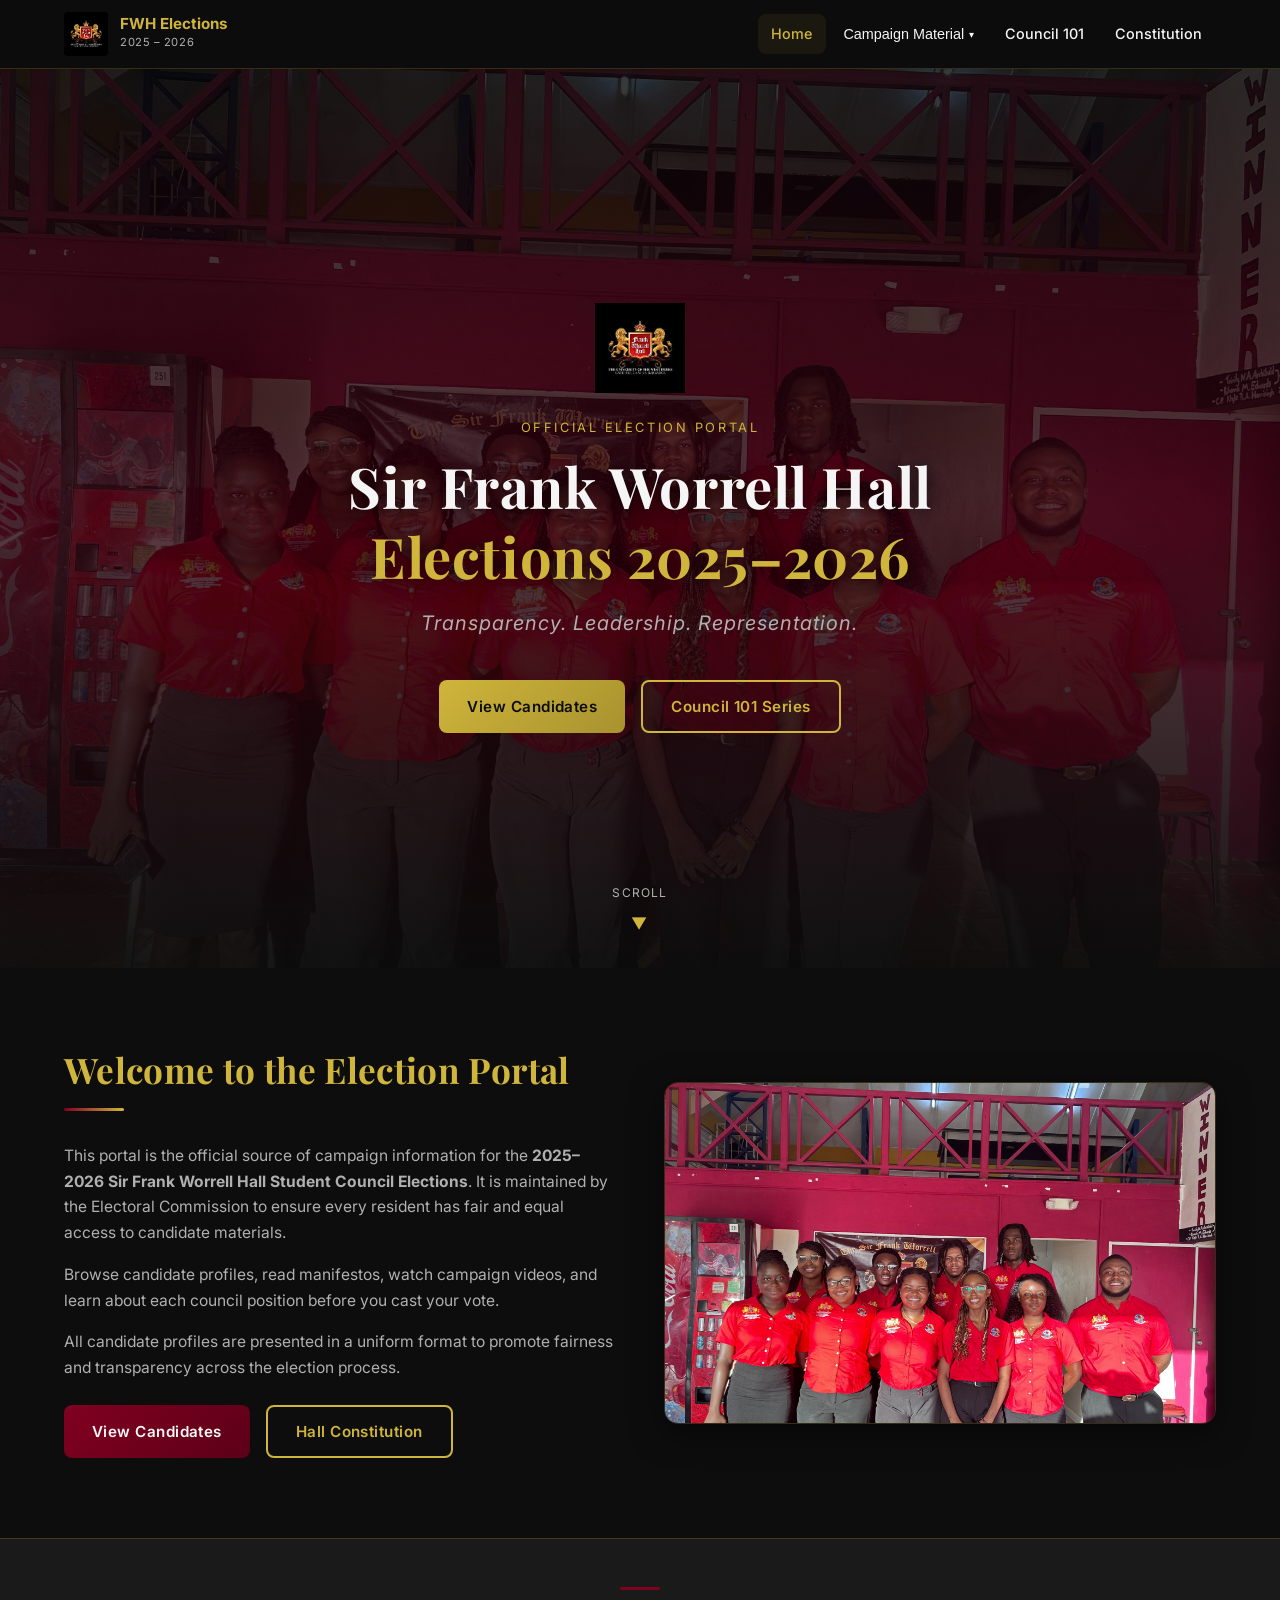
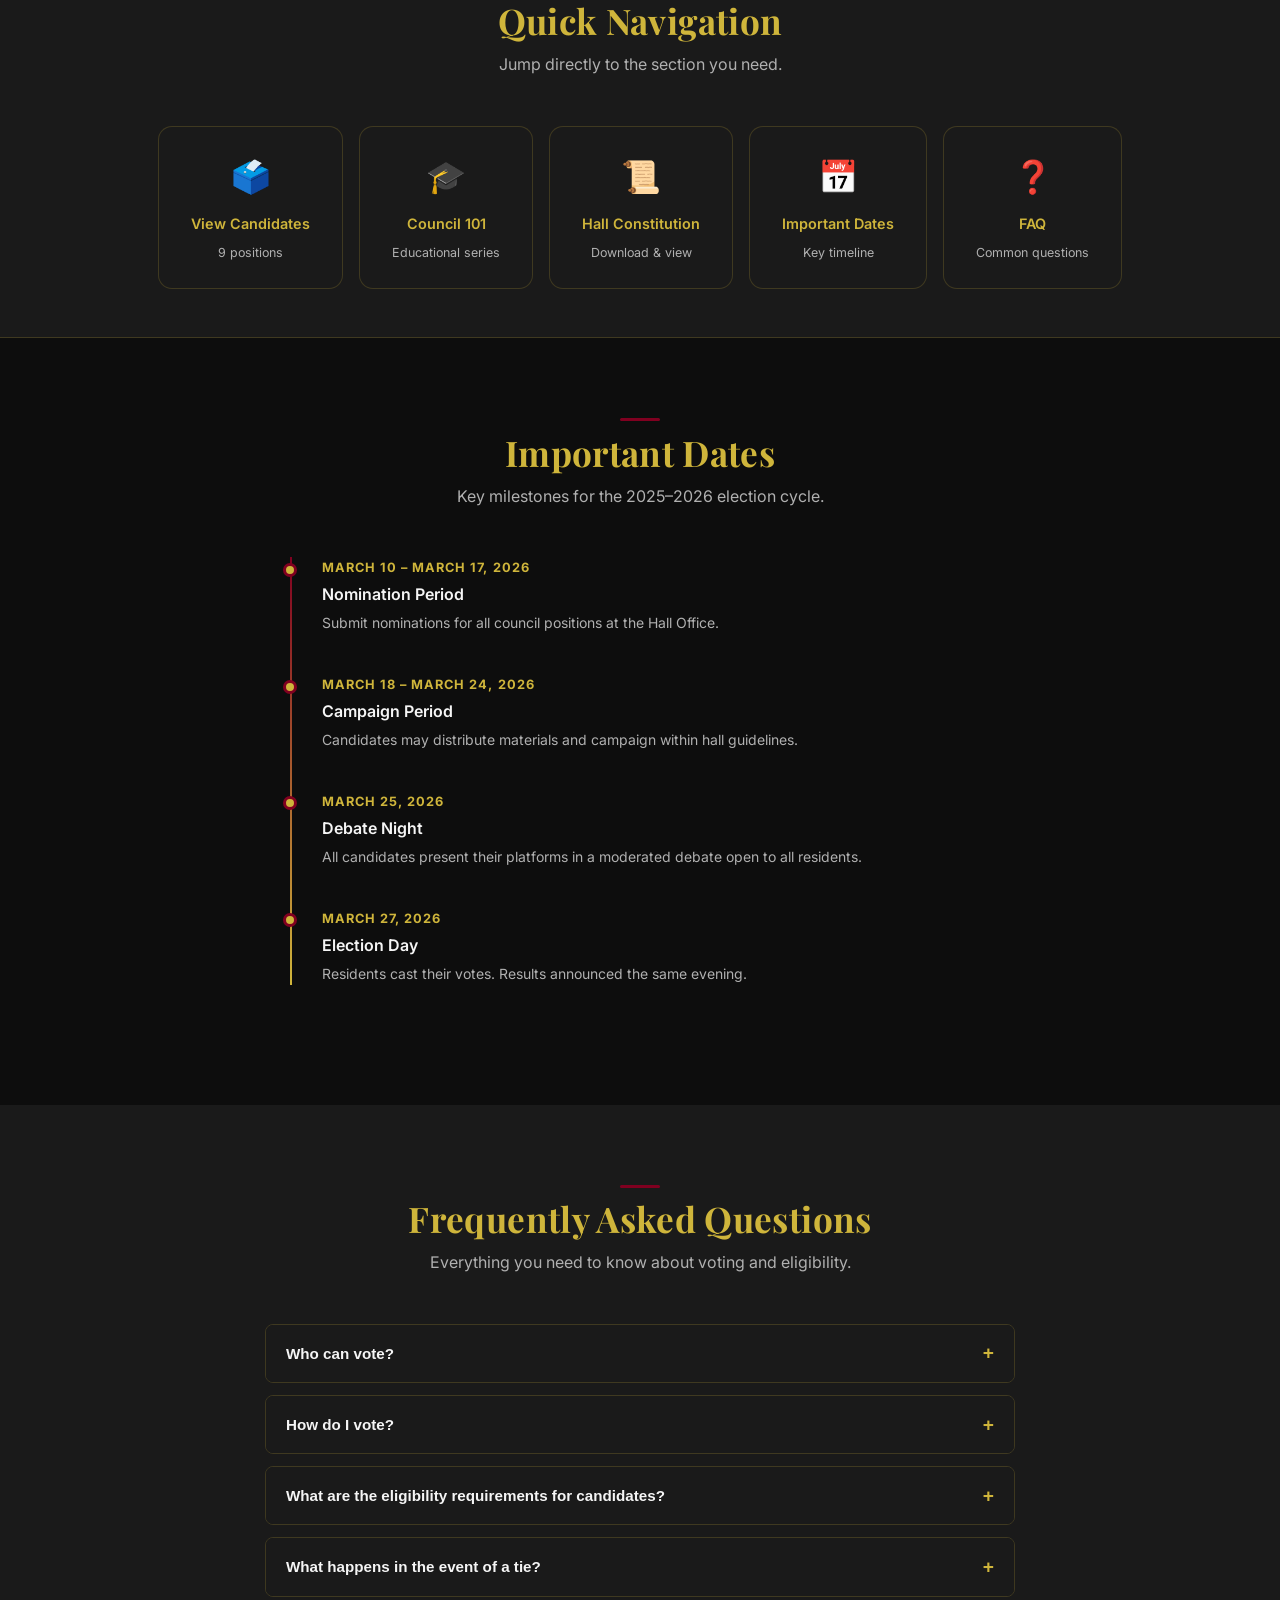
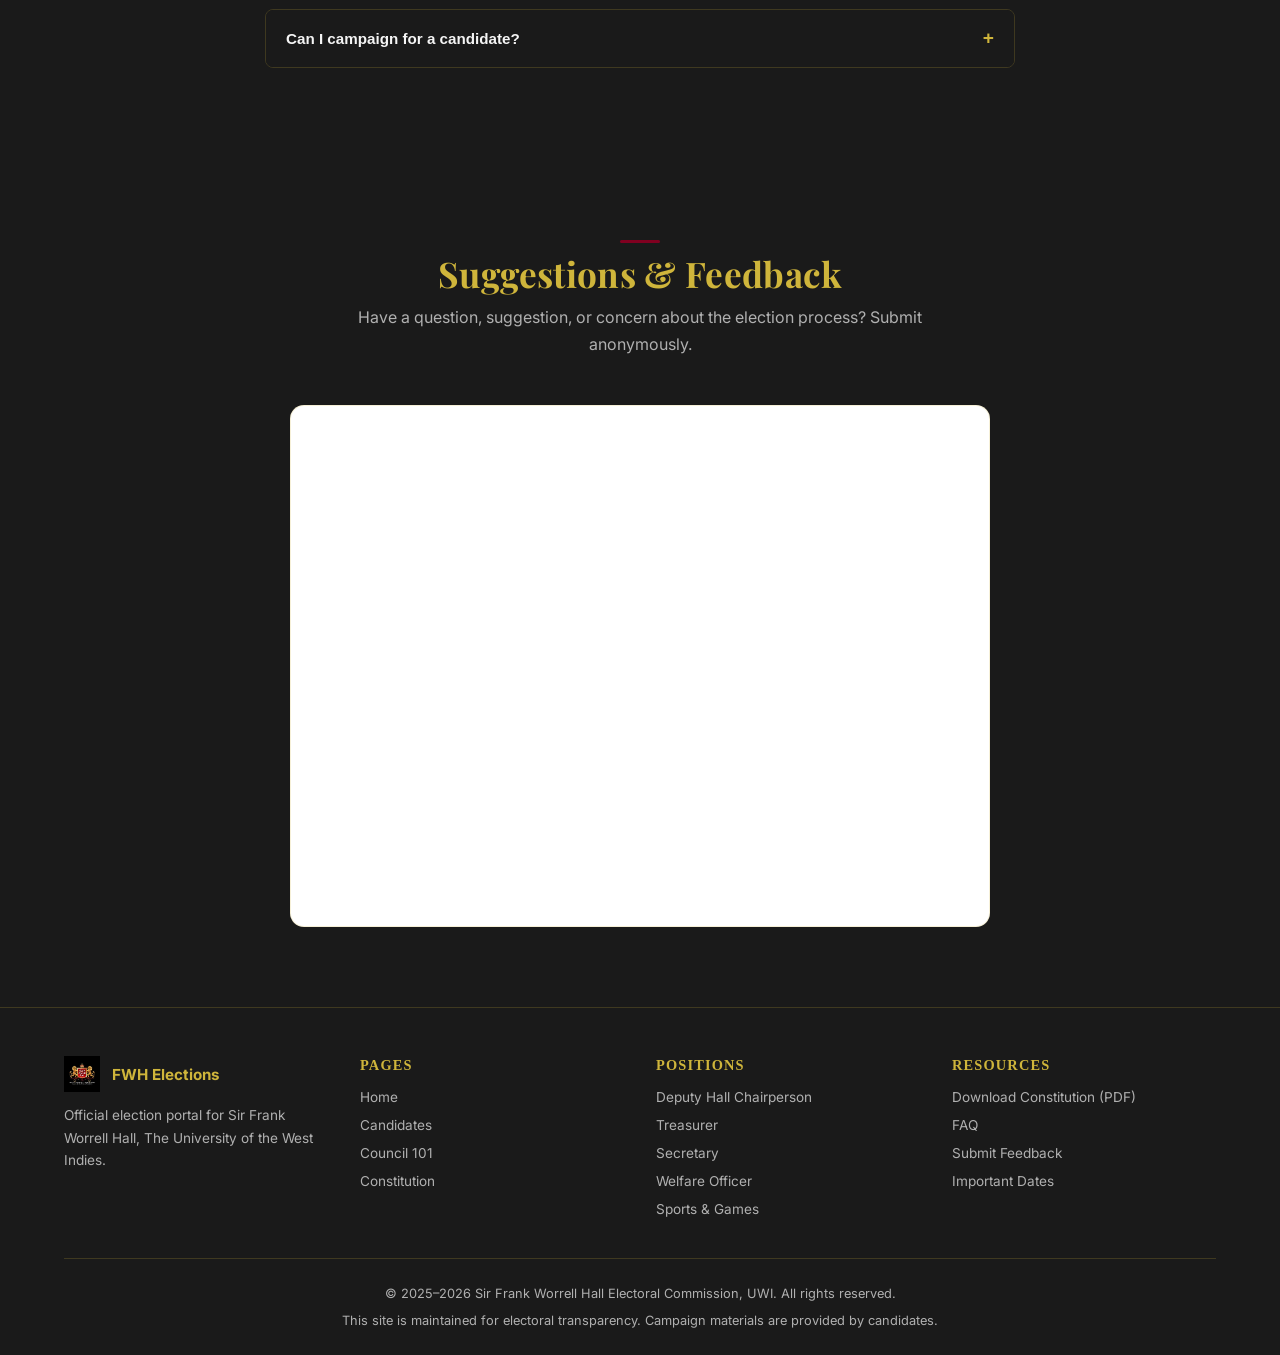
==== index.html @ 44d89ccc "Initial commit for FWHElection" ====
<!DOCTYPE html>
<html lang="en">
<head>
  <meta charset="UTF-8" />
  <meta name="viewport" content="width=device-width, initial-scale=1.0" />
  <meta name="description" content="Official election website for Sir Frank Worrell Hall, UWI. View candidates, manifestos, and important election information." />
  <title>FWH Elections 2025–2026 | Sir Frank Worrell Hall</title>
  <link rel="icon" type="image/jpeg" href="assets/images/fwhLogo.jpg" />
  <link rel="preconnect" href="https://fonts.googleapis.com" />
  <link rel="preconnect" href="https://fonts.gstatic.com" crossorigin />
  <link href="https://fonts.googleapis.com/css2?family=Inter:wght@400;500;600;700&family=Playfair+Display:ital,wght@0,700;1,400&display=swap" rel="stylesheet" />
  <link rel="stylesheet" href="assets/css/styles.css" />
  <style>
    /* Page-specific overrides */
    body { font-family: 'Inter', 'Segoe UI', Arial, sans-serif; }
    h1,h2,h3 { font-family: 'Playfair Display', Georgia, serif; }

    /* Scroll-reveal base */
    [data-reveal] { opacity: 0; transform: translateY(20px); transition: opacity 0.6s ease, transform 0.6s ease; }
    [data-reveal].revealed { opacity: 1; transform: none; }

    /* Welcome image */
    .welcome-img-wrap {
      border-radius: var(--radius-lg); overflow: hidden;
      border: 1px solid var(--border);
      box-shadow: 0 8px 32px rgba(0,0,0,0.5);
    }
    .welcome-img-wrap img { width: 100%; height: 340px; object-fit: cover; object-position: top; }

    /* Back to top */
    #backToTop {
      position: fixed; bottom: 2rem; right: 2rem; z-index: 999;
      width: 44px; height: 44px;
      background: var(--maroon); color: var(--text);
      border: none; border-radius: 50%;
      font-size: 1.2rem; cursor: pointer;
      opacity: 0; pointer-events: none;
      transition: opacity 0.3s, transform 0.2s;
      box-shadow: 0 4px 16px rgba(0,0,0,0.4);
    }
    #backToTop:hover { transform: translateY(-3px); background: var(--maroon-light); }
  </style>
</head>
<body>

  <!-- =================== NAVBAR =================== -->
  <nav id="navbar" role="navigation" aria-label="Main navigation">
    <div class="nav-container">
      <a href="index.html" class="nav-logo" aria-label="FWH Elections Home">
        <img src="assets/images/fwhLogo.jpg" alt="Frank Worrell Hall Logo" />
        <div class="nav-logo-text">
          <span class="site-title">FWH Elections</span>
          <span class="site-sub">2025 – 2026</span>
        </div>
      </a>

      <button class="nav-toggle" id="navToggle" aria-label="Toggle navigation" aria-expanded="false">
        <span></span><span></span><span></span>
      </button>

      <ul class="nav-links" id="navLinks" role="list">
        <li><a href="index.html">Home</a></li>

        <li class="has-dropdown">
          <button class="nav-btn" aria-haspopup="true" aria-expanded="false">
            Campaign Material <span class="chevron" aria-hidden="true">▾</span>
          </button>
          <ul class="dropdown-menu" role="menu">
            <li role="menuitem"><a href="candidates.html#deputy-hall-chairperson">Deputy Hall Chairperson</a></li>
            <li role="menuitem"><a href="candidates.html#treasurer">Treasurer</a></li>
            <li role="menuitem"><a href="candidates.html#secretary">Secretary</a></li>
            <li role="menuitem"><a href="candidates.html#public-relation-officer">Public Relation Officer</a></li>
            <li role="menuitem"><a href="candidates.html#welfare-officer">Welfare Officer</a></li>
            <li role="menuitem"><a href="candidates.html#cultural-and-entertainment-activities-chairperson-ceac">CEAC</a></li>
            <li role="menuitem"><a href="candidates.html#maintenance-representation">Maintenance Representation</a></li>
            <li role="menuitem"><a href="candidates.html#constitutional-chairperson">Constitutional Chairperson</a></li>
            <li role="menuitem"><a href="candidates.html#sports-and-games-chairperson">Sports &amp; Games Chairperson</a></li>
            <li role="menuitem" style="border-top:1px solid var(--border);margin-top:0.25rem;padding-top:0.25rem">
              <a href="candidates.html" style="color:var(--gold);font-weight:600">View All Candidates →</a>
            </li>
          </ul>
        </li>

        <li><a href="council-101.html">Council 101</a></li>
        <li><a href="constitution.html">Constitution</a></li>
      </ul>
    </div>
  </nav>

  <!-- =================== HERO =================== -->
  <section class="hero" aria-label="Hero banner">
    <div class="hero-bg" style="background-image: url('assets/images/councilPhoto.jpeg');" role="presentation"></div>
    <div class="hero-overlay" role="presentation"></div>
    <div class="hero-content">
      <img src="assets/images/fwhLogo.jpg" alt="Sir Frank Worrell Hall Logo" class="hero-logo" />
      <p class="hero-eyebrow">Official Election Portal</p>
      <h1>Sir Frank Worrell Hall<br /><span>Elections 2025–2026</span></h1>
      <p class="hero-tagline">Transparency. Leadership. Representation.</p>
      <div class="hero-cta">
        <a href="candidates.html" class="btn btn-gold">View Candidates</a>
        <a href="council-101.html" class="btn btn-outline">Council 101 Series</a>
      </div>
    </div>
    <div class="hero-scroll" aria-hidden="true">Scroll</div>
  </section>


  <!-- =================== WELCOME =================== -->
  <section class="section" aria-labelledby="welcome-heading">
    <div class="container">
      <div class="welcome-grid" data-reveal>
        <div class="welcome-text">
          <h2 id="welcome-heading">Welcome to the Election Portal</h2>
          <div class="divider divider-left"></div>
          <p>This portal is the official source of campaign information for the <strong>2025–2026 Sir Frank Worrell Hall Student Council Elections</strong>. It is maintained by the Electoral Commission to ensure every resident has fair and equal access to candidate materials.</p>
          <p>Browse candidate profiles, read manifestos, watch campaign videos, and learn about each council position before you cast your vote.</p>
          <p>All candidate profiles are presented in a uniform format to promote fairness and transparency across the election process.</p>
          <div style="display:flex;gap:1rem;flex-wrap:wrap;margin-top:1.5rem">
            <a href="candidates.html" class="btn btn-maroon">View Candidates</a>
            <a href="constitution.html" class="btn btn-outline">Hall Constitution</a>
          </div>
        </div>
        <div class="welcome-img-wrap">
          <img src="assets/images/councilPhoto.jpeg" alt="Current Sir Frank Worrell Hall Council" loading="lazy" />
        </div>
      </div>
    </div>
  </section>


  <!-- =================== QUICK NAV =================== -->
  <section class="section-sm" style="background: var(--black-soft); border-top: 1px solid var(--border); border-bottom: 1px solid var(--border);" aria-labelledby="quicknav-heading">
    <div class="container">
      <div class="section-header" data-reveal>
        <h2 id="quicknav-heading">Quick Navigation</h2>
        <p>Jump directly to the section you need.</p>
      </div>
      <div class="quick-nav" data-reveal>
        <a href="candidates.html" class="quick-nav-btn" aria-label="View all candidates">
          <span class="qnb-icon">🗳️</span>
          <span class="qnb-label">View Candidates</span>
          <span style="font-size:0.78rem;color:var(--text-muted)">9 positions</span>
        </a>
        <a href="council-101.html" class="quick-nav-btn" aria-label="Council 101 video series">
          <span class="qnb-icon">🎓</span>
          <span class="qnb-label">Council 101</span>
          <span style="font-size:0.78rem;color:var(--text-muted)">Educational series</span>
        </a>
        <a href="constitution.html" class="quick-nav-btn" aria-label="View Hall Constitution">
          <span class="qnb-icon">📜</span>
          <span class="qnb-label">Hall Constitution</span>
          <span style="font-size:0.78rem;color:var(--text-muted)">Download &amp; view</span>
        </a>
        <a href="#important-dates" class="quick-nav-btn" aria-label="Important election dates">
          <span class="qnb-icon">📅</span>
          <span class="qnb-label">Important Dates</span>
          <span style="font-size:0.78rem;color:var(--text-muted)">Key timeline</span>
        </a>
        <a href="#faq" class="quick-nav-btn" aria-label="Frequently asked questions">
          <span class="qnb-icon">❓</span>
          <span class="qnb-label">FAQ</span>
          <span style="font-size:0.78rem;color:var(--text-muted)">Common questions</span>
        </a>
      </div>
    </div>
  </section>


  <!-- =================== IMPORTANT DATES =================== -->
  <section class="section" id="important-dates" aria-labelledby="dates-heading">
    <div class="container">
      <div class="section-header" data-reveal>
        <h2 id="dates-heading">Important Dates</h2>
        <p>Key milestones for the 2025–2026 election cycle.</p>
      </div>
      <div class="timeline" id="dates-timeline" data-reveal aria-label="Election timeline">
        <div class="loading-spinner" style="padding:2rem"><div class="spinner"></div></div>
      </div>
    </div>
  </section>


  <!-- =================== FAQ =================== -->
  <section class="section" id="faq" style="background: var(--black-soft);" aria-labelledby="faq-heading">
    <div class="container">
      <div class="section-header" data-reveal>
        <h2 id="faq-heading">Frequently Asked Questions</h2>
        <p>Everything you need to know about voting and eligibility.</p>
      </div>
      <div class="accordion" id="faq-accordion" data-reveal aria-label="FAQ accordion">
        <div class="loading-spinner" style="padding:2rem"><div class="spinner"></div></div>
      </div>
    </div>
  </section>


  <!-- =================== FEEDBACK / SUGGESTION BOX =================== -->
  <section class="section feedback-section" id="feedback" aria-labelledby="feedback-heading">
    <div class="container">
      <div class="feedback-wrap" data-reveal>
        <div class="section-header">
          <h2 id="feedback-heading">Suggestions &amp; Feedback</h2>
          <p>Have a question, suggestion, or concern about the election process? Submit anonymously.</p>
        </div>
        <!--
          SETUP: Replace the src below with your published Google Form embed URL.
          In Google Forms: Send → Embed icon → Copy the src URL from the iframe code.
        
        <div class="feedback-placeholder" id="feedback-form-area">
          <p style="margin-bottom:1rem;font-size:1rem;color:var(--text)">📬 Suggestion Box</p>
          <p>To enable the anonymous feedback form, replace the placeholder in <code>index.html</code> with your Google Form embed URL.</p>
          <p style="margin-top:0.75rem;font-size:0.82rem">
            See the <a href="README.md">setup guide</a> for instructions on creating a Google Form and adding the embed code here.
          </p>
        </div>
      -->
        
        <div class="feedback-iframe-wrap">
          <iframe src="https://docs.google.com/forms/d/e/1FAIpQLSc6IU6gb0yAJTKpWpxSdC4wE6JJoQL9-2AI1ia40ZU83E6RcQ/viewform?embedded=true"
            title="Anonymous suggestion and feedback form"
            frameborder="0" marginheight="0" marginwidth="0">
            
          </iframe>
        </div>
       
      </div>
    </div>
  </section>


  <!-- =================== FOOTER =================== -->
  <footer role="contentinfo">
    <div class="container">
      <div class="footer-grid">
        <div class="footer-col">
          <div class="footer-logo">
            <img src="assets/images/fwhLogo.jpg" alt="FWH Logo" />
            <span style="color:var(--gold);font-weight:700;font-size:0.95rem">FWH Elections</span>
          </div>
          <p>Official election portal for Sir Frank Worrell Hall, The University of the West Indies.</p>
        </div>
        <div class="footer-col">
          <h4>Pages</h4>
          <a href="index.html">Home</a>
          <a href="candidates.html">Candidates</a>
          <a href="council-101.html">Council 101</a>
          <a href="constitution.html">Constitution</a>
        </div>
        <div class="footer-col">
          <h4>Positions</h4>
          <a href="candidates.html#deputy-hall-chairperson">Deputy Hall Chairperson</a>
          <a href="candidates.html#treasurer">Treasurer</a>
          <a href="candidates.html#secretary">Secretary</a>
          <a href="candidates.html#welfare-officer">Welfare Officer</a>
          <a href="candidates.html#sports-and-games-chairperson">Sports &amp; Games</a>
        </div>
        <div class="footer-col">
          <h4>Resources</h4>
          <a href="assets/docs/constitution.pdf" target="_blank" rel="noopener">Download Constitution (PDF)</a>
          <a href="#faq">FAQ</a>
          <a href="#feedback">Submit Feedback</a>
          <a href="#important-dates">Important Dates</a>
        </div>
      </div>
      <div class="footer-bottom">
        <p>© 2025–2026 Sir Frank Worrell Hall Electoral Commission, UWI. All rights reserved.</p>
        <p style="margin-top:0.35rem">This site is maintained for electoral transparency. Campaign materials are provided by candidates.</p>
      </div>
    </div>
  </footer>

  <button id="backToTop" aria-label="Back to top" title="Back to top">↑</button>

  <script type="module" src="assets/js/main.js"></script>
</body>
</html>
---- assets/css/styles.css ----
/* =============================================
   FWH ELECTIONS — GLOBAL STYLESHEET
   Colors: Black #0D0D0D | Maroon #800020 | Gold #CFB53B
   ============================================= */

/* --- Reset & Base --- */
*, *::before, *::after { box-sizing: border-box; margin: 0; padding: 0; }

:root {
  --black:       #0D0D0D;
  --black-soft:  #1A1A1A;
  --black-mid:   #242424;
  --maroon:      #800020;
  --maroon-dark: #5c0017;
  --maroon-light:#a0002a;
  --gold:        #CFB53B;
  --gold-light:  #e8cc5a;
  --gold-muted:  #a8922e;
  --text:        #F5F5F5;
  --text-muted:  #B0B0B0;
  --border:      rgba(207, 181, 59, 0.2);
  --shadow:      0 4px 24px rgba(0,0,0,0.5);
  --radius:      8px;
  --radius-lg:   14px;
  --transition:  0.25s ease;
}

html { scroll-behavior: smooth; font-size: 16px; }

body {
  background-color: var(--black);
  color: var(--text);
  font-family: 'Inter', 'Segoe UI', Arial, sans-serif;
  line-height: 1.65;
  min-height: 100vh;
}

img { max-width: 100%; display: block; }
a { color: var(--gold); text-decoration: none; transition: color var(--transition); }
a:hover { color: var(--gold-light); }

/* --- Typography --- */
h1, h2, h3, h4, h5 {
  font-family: 'Georgia', 'Times New Roman', serif;
  line-height: 1.25;
  letter-spacing: 0.01em;
}
h1 { font-size: clamp(2rem, 5vw, 3.5rem); }
h2 { font-size: clamp(1.5rem, 3vw, 2.2rem); color: var(--gold); }
h3 { font-size: clamp(1.15rem, 2.5vw, 1.6rem); }
h4 { font-size: 1.1rem; }
p  { color: var(--text-muted); }

/* --- Utility --- */
.container { max-width: 1200px; margin: 0 auto; padding: 0 1.5rem; }
.section    { padding: 5rem 0; }
.section-sm { padding: 3rem 0; }
.text-center { text-align: center; }
.text-gold   { color: var(--gold); }
.text-maroon { color: var(--maroon-light); }
.divider {
  width: 60px; height: 3px;
  background: linear-gradient(90deg, var(--maroon), var(--gold));
  margin: 1rem auto 2rem;
  border-radius: 2px;
}
.divider-left { margin-left: 0; }

/* --- Buttons --- */
.btn {
  display: inline-flex; align-items: center; gap: 0.5rem;
  padding: 0.75rem 1.75rem; border-radius: var(--radius);
  font-size: 0.95rem; font-weight: 600;
  cursor: pointer; border: none; transition: all var(--transition);
  text-decoration: none; letter-spacing: 0.03em;
}
.btn-gold {
  background: linear-gradient(135deg, var(--gold), var(--gold-muted));
  color: var(--black);
}
.btn-gold:hover {
  background: linear-gradient(135deg, var(--gold-light), var(--gold));
  color: var(--black); transform: translateY(-2px);
  box-shadow: 0 6px 20px rgba(207,181,59,0.35);
}
.btn-maroon {
  background: linear-gradient(135deg, var(--maroon), var(--maroon-dark));
  color: var(--text);
}
.btn-maroon:hover {
  background: linear-gradient(135deg, var(--maroon-light), var(--maroon));
  color: var(--text); transform: translateY(-2px);
  box-shadow: 0 6px 20px rgba(128,0,32,0.4);
}
.btn-outline {
  background: transparent;
  border: 2px solid var(--gold);
  color: var(--gold);
}
.btn-outline:hover {
  background: var(--gold); color: var(--black);
  transform: translateY(-2px);
}
.btn-sm { padding: 0.5rem 1.1rem; font-size: 0.85rem; }


/* =============================================
   NAVBAR
   ============================================= */
#navbar {
  position: fixed; top: 0; left: 0; right: 0; z-index: 1000;
  background: rgba(13,13,13,0.96);
  backdrop-filter: blur(12px);
  border-bottom: 1px solid var(--border);
  transition: box-shadow var(--transition);
}
#navbar.scrolled { box-shadow: 0 2px 20px rgba(0,0,0,0.6); }

.nav-container {
  display: flex; align-items: center; justify-content: space-between;
  max-width: 1200px; margin: 0 auto; padding: 0 1.5rem;
  height: 68px;
}

.nav-logo {
  display: flex; align-items: center; gap: 0.75rem;
  text-decoration: none;
}
.nav-logo img { height: 44px; width: 44px; object-fit: contain; border-radius: 4px; }
.nav-logo-text { display: flex; flex-direction: column; }
.nav-logo-text .site-title { font-size: 0.95rem; font-weight: 700; color: var(--gold); line-height: 1.1; }
.nav-logo-text .site-sub   { font-size: 0.7rem; color: var(--text-muted); letter-spacing: 0.05em; text-transform: uppercase; }

.nav-links {
  display: flex; align-items: center; gap: 0.25rem;
  list-style: none;
}
.nav-links > li { position: relative; }

.nav-links > li > a,
.nav-links > li > button.nav-btn {
  display: flex; align-items: center; gap: 0.3rem;
  padding: 0.5rem 0.85rem; border-radius: var(--radius);
  font-size: 0.9rem; font-weight: 500; color: var(--text);
  background: none; border: none; cursor: pointer;
  transition: all var(--transition); white-space: nowrap;
}
.nav-links > li > a:hover,
.nav-links > li > button.nav-btn:hover,
.nav-links > li > a.active,
.nav-links > li > button.nav-btn.active {
  color: var(--gold); background: rgba(207,181,59,0.08);
}
.nav-links .chevron { font-size: 0.65rem; transition: transform var(--transition); }
.nav-links li.open .chevron { transform: rotate(180deg); }

/* Dropdown */
.dropdown-menu {
  display: none; position: absolute; top: calc(100% + 8px); left: 0;
  min-width: 220px; background: var(--black-soft);
  border: 1px solid var(--border); border-radius: var(--radius);
  box-shadow: var(--shadow); z-index: 200;
  overflow: hidden;
}
.nav-links li.open .dropdown-menu { display: block; }
.dropdown-menu a {
  display: block; padding: 0.65rem 1.1rem;
  font-size: 0.875rem; color: var(--text);
  transition: all var(--transition);
  border-left: 3px solid transparent;
}
.dropdown-menu a:hover {
  background: rgba(207,181,59,0.08);
  color: var(--gold); border-left-color: var(--gold);
}

/* Mobile hamburger */
.nav-toggle {
  display: none; flex-direction: column; gap: 5px;
  background: none; border: none; cursor: pointer; padding: 4px;
}
.nav-toggle span {
  display: block; width: 25px; height: 2px;
  background: var(--text); border-radius: 2px;
  transition: all var(--transition);
}
.nav-toggle.open span:nth-child(1) { transform: rotate(45deg) translate(5px, 5px); }
.nav-toggle.open span:nth-child(2) { opacity: 0; }
.nav-toggle.open span:nth-child(3) { transform: rotate(-45deg) translate(5px, -5px); }

/* Mobile nav */
@media (max-width: 860px) {
  .nav-toggle { display: flex; }
  .nav-links {
    display: none; flex-direction: column; align-items: flex-start;
    position: fixed; top: 68px; left: 0; right: 0;
    background: var(--black-soft); border-bottom: 1px solid var(--border);
    padding: 1rem 1.5rem 1.5rem; gap: 0.1rem;
  }
  .nav-links.open { display: flex; }
  .nav-links > li { width: 100%; }
  .nav-links > li > a,
  .nav-links > li > button.nav-btn { width: 100%; padding: 0.65rem 0.75rem; }
  .dropdown-menu {
    position: static; box-shadow: none; border: none;
    background: var(--black-mid); border-radius: 0;
    border-left: 3px solid var(--maroon); margin-left: 1rem;
    display: none;
  }
  .nav-links li.open .dropdown-menu { display: block; }
}


/* =============================================
   HERO / BANNER
   ============================================= */
.hero {
  position: relative; min-height: 100vh;
  display: flex; align-items: center; justify-content: center;
  overflow: hidden; margin-top: 68px;
}
.hero-bg {
  position: absolute; inset: 0;
  background-size: cover; background-position: center;
  filter: brightness(0.3);
}
.hero-overlay {
  position: absolute; inset: 0;
  background: linear-gradient(180deg,
    rgba(13,13,13,0.3) 0%,
    rgba(128,0,32,0.25) 50%,
    rgba(13,13,13,0.85) 100%);
}
.hero-content {
  position: relative; z-index: 2;
  text-align: center; padding: 3rem 1.5rem;
  max-width: 820px;
}
.hero-logo { width: 90px; height: 90px; object-fit: contain; margin: 0 auto 1.5rem; }
.hero-eyebrow {
  font-size: 0.8rem; letter-spacing: 0.2em; text-transform: uppercase;
  color: var(--gold); margin-bottom: 0.75rem;
}
.hero h1 { color: var(--text); text-shadow: 0 2px 20px rgba(0,0,0,0.8); margin-bottom: 1rem; }
.hero h1 span { color: var(--gold); }
.hero-tagline {
  font-size: clamp(1rem, 2.5vw, 1.25rem);
  color: var(--text-muted); margin-bottom: 2.5rem;
  font-style: italic; letter-spacing: 0.05em;
}
.hero-cta { display: flex; flex-wrap: wrap; gap: 1rem; justify-content: center; }
.hero-scroll {
  position: absolute; bottom: 2rem; left: 50%; transform: translateX(-50%);
  z-index: 2; display: flex; flex-direction: column; align-items: center;
  gap: 0.4rem; color: var(--text-muted); font-size: 0.75rem;
  letter-spacing: 0.1em; text-transform: uppercase; animation: bounce 2s infinite;
}
.hero-scroll::after {
  content: '▼'; font-size: 1rem; color: var(--gold);
}
@keyframes bounce {
  0%,100% { transform: translateX(-50%) translateY(0); }
  50%      { transform: translateX(-50%) translateY(6px); }
}


/* =============================================
   CARDS — generic
   ============================================= */
.card {
  background: var(--black-soft);
  border: 1px solid var(--border);
  border-radius: var(--radius-lg);
  overflow: hidden;
  transition: transform var(--transition), box-shadow var(--transition), border-color var(--transition);
}
.card:hover {
  transform: translateY(-4px);
  box-shadow: 0 10px 30px rgba(207,181,59,0.12);
  border-color: rgba(207,181,59,0.4);
}
.card-body { padding: 1.5rem; }
.card-title { color: var(--text); font-size: 1.05rem; font-weight: 600; margin-bottom: 0.4rem; }
.card-text  { font-size: 0.875rem; color: var(--text-muted); }


/* =============================================
   SECTION HEADERS
   ============================================= */
.section-header { text-align: center; margin-bottom: 3rem; }
.section-header h2 { margin-bottom: 0.5rem; }
.section-header p  { max-width: 600px; margin: 0 auto; font-size: 1rem; }

/* Gold bar accent before h2 */
.section-header h2::before {
  content: '';
  display: block; width: 40px; height: 3px;
  background: var(--maroon);
  margin: 0 auto 0.6rem;
  border-radius: 2px;
}


/* =============================================
   QUICK NAV BUTTONS (Home page)
   ============================================= */
.quick-nav { display: flex; flex-wrap: wrap; gap: 1rem; justify-content: center; }
.quick-nav-btn {
  display: flex; flex-direction: column; align-items: center; gap: 0.5rem;
  padding: 1.5rem 2rem; min-width: 160px;
  background: var(--black-soft); border: 1px solid var(--border);
  border-radius: var(--radius-lg); text-decoration: none;
  color: var(--text); transition: all var(--transition);
  text-align: center;
}
.quick-nav-btn .qnb-icon { font-size: 2rem; }
.quick-nav-btn .qnb-label { font-size: 0.9rem; font-weight: 600; color: var(--gold); }
.quick-nav-btn:hover {
  background: rgba(128,0,32,0.15);
  border-color: var(--maroon);
  transform: translateY(-4px);
  box-shadow: 0 8px 24px rgba(128,0,32,0.25);
  color: var(--text);
}


/* =============================================
   TIMELINE — Important Dates
   ============================================= */
.timeline { position: relative; max-width: 700px; margin: 0 auto; padding-left: 2rem; }
.timeline::before {
  content: ''; position: absolute; left: 0; top: 0; bottom: 0;
  width: 2px; background: linear-gradient(180deg, var(--maroon), var(--gold));
}
.timeline-item { position: relative; margin-bottom: 2.5rem; }
.timeline-item::before {
  content: ''; position: absolute; left: -2.45rem; top: 0.35rem;
  width: 14px; height: 14px; border-radius: 50%;
  background: var(--gold); border: 3px solid var(--maroon);
}
.timeline-date {
  font-size: 0.8rem; color: var(--gold); font-weight: 700;
  text-transform: uppercase; letter-spacing: 0.08em; margin-bottom: 0.2rem;
}
.timeline-event { color: var(--text); font-weight: 600; margin-bottom: 0.2rem; }
.timeline-desc  { font-size: 0.875rem; color: var(--text-muted); }
.timeline-empty { color: var(--text-muted); font-style: italic; }


/* =============================================
   FAQ ACCORDION
   ============================================= */
.accordion { max-width: 750px; margin: 0 auto; }
.accordion-item {
  border: 1px solid var(--border); border-radius: var(--radius);
  margin-bottom: 0.75rem; overflow: hidden;
}
.accordion-header {
  width: 100%; background: var(--black-soft); border: none;
  display: flex; align-items: center; justify-content: space-between;
  padding: 1.1rem 1.25rem; cursor: pointer;
  color: var(--text); font-size: 0.95rem; font-weight: 600;
  text-align: left; gap: 1rem; transition: background var(--transition);
}
.accordion-header:hover { background: var(--black-mid); }
.accordion-header.active { background: rgba(128,0,32,0.2); color: var(--gold); }
.accordion-icon { font-size: 1.2rem; color: var(--gold); flex-shrink: 0; transition: transform var(--transition); }
.accordion-header.active .accordion-icon { transform: rotate(45deg); }
.accordion-body {
  max-height: 0; overflow: hidden;
  transition: max-height 0.35s ease, padding 0.35s ease;
  background: var(--black-mid);
}
.accordion-body.open { max-height: 400px; }
.accordion-body-inner { padding: 1rem 1.25rem; font-size: 0.9rem; color: var(--text-muted); }


/* =============================================
   CANDIDATE CARDS
   ============================================= */
.positions-layout {
  display: grid;
  grid-template-columns: 240px 1fr;
  gap: 2rem; align-items: start;
  max-width: 1200px; margin: 0 auto; padding: 0 1.5rem;
}
.positions-sidebar {
  position: sticky; top: 88px;
  background: var(--black-soft);
  border: 1px solid var(--border);
  border-radius: var(--radius-lg);
  overflow: hidden;
}
.positions-sidebar h3 {
  padding: 1rem 1.25rem;
  background: rgba(128,0,32,0.3);
  font-size: 0.85rem; text-transform: uppercase;
  letter-spacing: 0.1em; color: var(--gold);
}
.sidebar-nav { list-style: none; }
.sidebar-nav li a {
  display: block; padding: 0.7rem 1.25rem;
  font-size: 0.875rem; color: var(--text-muted);
  border-left: 3px solid transparent;
  transition: all var(--transition);
}
.sidebar-nav li a:hover,
.sidebar-nav li a.active {
  color: var(--gold); background: rgba(207,181,59,0.07);
  border-left-color: var(--gold);
}

.positions-main { min-width: 0; }

.position-section { margin-bottom: 4rem; scroll-margin-top: 88px; }
.position-header {
  display: flex; align-items: center; gap: 1rem;
  padding: 1.25rem 1.5rem; margin-bottom: 1.75rem;
  background: linear-gradient(135deg, rgba(128,0,32,0.3), rgba(13,13,13,0));
  border-left: 4px solid var(--maroon);
  border-radius: 0 var(--radius) var(--radius) 0;
}
.position-header h2 {
  font-size: 1.4rem; color: var(--text); margin: 0;
}
.position-header h2::before { display: none; }
.position-header .position-icon { font-size: 1.8rem; }
.candidate-count {
  margin-left: auto; font-size: 0.78rem; color: var(--text-muted);
  background: var(--black-mid); padding: 0.25rem 0.6rem;
  border-radius: 100px; white-space: nowrap;
}

.candidates-grid {
  display: grid;
  grid-template-columns: repeat(auto-fill, minmax(280px, 1fr));
  gap: 1.5rem;
}

.candidate-card {
  background: var(--black-soft);
  border: 1px solid var(--border);
  border-radius: var(--radius-lg); overflow: hidden;
  display: flex; flex-direction: column;
  transition: transform var(--transition), box-shadow var(--transition), border-color var(--transition);
}
.candidate-card:hover {
  transform: translateY(-5px);
  box-shadow: 0 12px 36px rgba(207,181,59,0.13);
  border-color: rgba(207,181,59,0.4);
}
.candidate-photo-wrap {
  position: relative; aspect-ratio: 1 / 1; overflow: hidden;
  background: var(--black-mid);
}
.candidate-photo-wrap img {
  width: 100%; height: 100%; object-fit: cover; object-position: top;
  transition: transform 0.4s ease;
}
.candidate-card:hover .candidate-photo-wrap img { transform: scale(1.04); }
.candidate-photo-placeholder {
  width: 100%; height: 100%;
  display: flex; align-items: center; justify-content: center;
  font-size: 4rem; color: var(--text-muted);
}
.candidate-info { padding: 1.25rem; flex: 1; display: flex; flex-direction: column; }
.candidate-name { font-size: 1.15rem; font-weight: 700; color: var(--text); margin-bottom: 0.15rem; }
.candidate-position-badge {
  font-size: 0.72rem; color: var(--gold); font-weight: 600;
  text-transform: uppercase; letter-spacing: 0.06em; margin-bottom: 1rem;
}
.candidate-keypoints { list-style: none; margin-bottom: 1.25rem; flex: 1; }
.candidate-keypoints li {
  font-size: 0.84rem; color: var(--text-muted);
  padding: 0.3rem 0; border-bottom: 1px solid rgba(255,255,255,0.04);
  display: flex; align-items: flex-start; gap: 0.5rem;
}
.candidate-keypoints li::before { content: '◆'; color: var(--maroon); font-size: 0.5rem; margin-top: 0.35rem; flex-shrink: 0; }
.candidate-actions { display: flex; flex-direction: column; gap: 0.6rem; }
.candidate-video { width: 100%; aspect-ratio: 16/9; border: none; border-top: 1px solid var(--border); }
.candidate-social {
  display: flex; gap: 0.5rem; flex-wrap: wrap;
  padding: 0.75rem 1.25rem;
  border-top: 1px solid var(--border);
}
.candidate-social a {
  font-size: 0.78rem; padding: 0.25rem 0.6rem;
  background: var(--black-mid); border-radius: 100px;
  color: var(--text-muted); transition: all var(--transition);
}
.candidate-social a:hover { background: var(--maroon); color: var(--text); }

/* Empty state */
.empty-state {
  text-align: center; padding: 3rem 1.5rem;
  color: var(--text-muted); font-style: italic;
}
.empty-state .empty-icon { font-size: 3rem; margin-bottom: 1rem; }
.loading-spinner {
  display: flex; flex-direction: column; align-items: center;
  gap: 1rem; padding: 4rem; color: var(--text-muted);
}
.spinner {
  width: 42px; height: 42px;
  border: 3px solid var(--border);
  border-top-color: var(--gold);
  border-radius: 50%; animation: spin 0.8s linear infinite;
}
@keyframes spin { to { transform: rotate(360deg); } }


/* =============================================
   COUNCIL 101 GRID
   ============================================= */
.c101-grid {
  display: grid;
  grid-template-columns: repeat(auto-fill, minmax(320px, 1fr));
  gap: 2rem;
}
.c101-card {
  background: var(--black-soft);
  border: 1px solid var(--border);
  border-radius: var(--radius-lg); overflow: hidden;
  display: flex; flex-direction: column;
  transition: transform var(--transition), box-shadow var(--transition);
}
.c101-card:hover { transform: translateY(-4px); box-shadow: 0 10px 30px rgba(0,0,0,0.4); }
.c101-video-wrap {
  position: relative; aspect-ratio: 16/9; background: var(--black-mid);
}
.c101-video-wrap iframe { width: 100%; height: 100%; border: none; }
.c101-video-placeholder {
  width: 100%; height: 100%;
  display: flex; align-items: center; justify-content: center;
  flex-direction: column; gap: 0.5rem;
  color: var(--text-muted); font-size: 0.85rem;
}
.c101-video-placeholder::before { content: '▶'; font-size: 2.5rem; color: var(--gold); }
.c101-body { padding: 1.25rem; flex: 1; }
.c101-episode {
  font-size: 0.72rem; color: var(--gold); font-weight: 700;
  text-transform: uppercase; letter-spacing: 0.1em; margin-bottom: 0.35rem;
}
.c101-title { font-size: 1rem; font-weight: 700; color: var(--text); margin-bottom: 0.5rem; }
.c101-desc  { font-size: 0.875rem; color: var(--text-muted); margin-bottom: 0.75rem; }
.c101-bullets { list-style: none; }
.c101-bullets li {
  font-size: 0.82rem; color: var(--text-muted); padding: 0.2rem 0;
  display: flex; align-items: flex-start; gap: 0.5rem;
}
.c101-bullets li::before { content: '▸'; color: var(--maroon); flex-shrink: 0; }


/* =============================================
   CONSTITUTION
   ============================================= */
.constitution-layout {
  display: grid;
  grid-template-columns: 220px 1fr;
  gap: 2rem; max-width: 1200px;
  margin: 0 auto; padding: 0 1.5rem;
}
.constitution-sidebar {
  position: sticky; top: 88px;
  background: var(--black-soft);
  border: 1px solid var(--border);
  border-radius: var(--radius-lg); overflow: hidden;
  height: fit-content;
}
.constitution-sidebar h3 {
  padding: 1rem 1.25rem;
  background: rgba(128,0,32,0.3);
  font-size: 0.82rem; text-transform: uppercase;
  letter-spacing: 0.1em; color: var(--gold);
}
.toc-nav { list-style: none; }
.toc-nav li a {
  display: block; padding: 0.65rem 1.1rem;
  font-size: 0.85rem; color: var(--text-muted);
  border-left: 3px solid transparent;
  transition: all var(--transition);
}
.toc-nav li a:hover { color: var(--gold); background: rgba(207,181,59,0.07); border-left-color: var(--gold); }
.constitution-main { min-width: 0; }
.constitution-toolbar {
  display: flex; align-items: center; justify-content: space-between;
  flex-wrap: wrap; gap: 1rem;
  padding: 1.25rem 1.5rem;
  background: var(--black-soft); border: 1px solid var(--border);
  border-radius: var(--radius-lg); margin-bottom: 1.25rem;
}
.constitution-toolbar h3 { color: var(--text); margin: 0; }
.pdf-frame-wrap {
  border: 1px solid var(--border); border-radius: var(--radius-lg); overflow: hidden;
}
.pdf-frame-wrap iframe { width: 100%; height: 80vh; border: none; display: block; }


/* =============================================
   FEEDBACK FORM
   ============================================= */
.feedback-section { background: var(--black-soft); }
.feedback-wrap {
  max-width: 700px; margin: 0 auto; text-align: center;
}
.feedback-wrap p { margin-bottom: 1.5rem; }
.feedback-iframe-wrap {
  border: 1px solid var(--border); border-radius: var(--radius-lg); overflow: hidden;
  background: white;
}
.feedback-iframe-wrap iframe { width: 100%; height: 520px; border: none; display: block; }
.feedback-placeholder {
  padding: 2.5rem; background: var(--black-mid);
  border-radius: var(--radius-lg); border: 1px dashed var(--border);
  color: var(--text-muted); font-size: 0.9rem;
}


/* =============================================
   WELCOME SECTION (Home)
   ============================================= */
.welcome-grid {
  display: grid;
  grid-template-columns: 1fr 1fr;
  gap: 3rem; align-items: center;
}
.welcome-text h2 { text-align: left; margin-bottom: 1rem; }
.welcome-text h2::before { margin-left: 0; }
.welcome-text p { margin-bottom: 1rem; font-size: 0.975rem; }

/* =============================================
   FOOTER
   ============================================= */
footer {
  background: var(--black-soft);
  border-top: 1px solid var(--border);
  padding: 3rem 0 1.5rem;
}
.footer-grid {
  display: grid;
  grid-template-columns: repeat(auto-fit, minmax(200px, 1fr));
  gap: 2rem; margin-bottom: 2rem;
}
.footer-col h4 { color: var(--gold); margin-bottom: 0.75rem; font-size: 0.9rem; text-transform: uppercase; letter-spacing: 0.08em; }
.footer-col p, .footer-col a {
  font-size: 0.85rem; color: var(--text-muted);
  display: block; margin-bottom: 0.35rem;
}
.footer-col a:hover { color: var(--gold); }
.footer-bottom {
  border-top: 1px solid var(--border); padding-top: 1.5rem;
  text-align: center; font-size: 0.8rem; color: var(--text-muted);
}
.footer-logo {
  display: flex; align-items: center; gap: 0.75rem; margin-bottom: 0.75rem;
}
.footer-logo img { height: 36px; width: 36px; object-fit: contain; }

/* =============================================
   PAGE HEADER BANNER (inner pages)
   ============================================= */
.page-banner {
  margin-top: 68px;
  background: linear-gradient(135deg, var(--black-soft) 0%, rgba(128,0,32,0.2) 100%);
  border-bottom: 1px solid var(--border);
  padding: 3.5rem 0;
  text-align: center;
}
.page-banner .page-eyebrow {
  font-size: 0.75rem; letter-spacing: 0.2em; text-transform: uppercase;
  color: var(--maroon-light); margin-bottom: 0.5rem;
}
.page-banner h1 { color: var(--text); margin-bottom: 0.75rem; font-size: clamp(1.75rem, 4vw, 2.8rem); }
.page-banner p { color: var(--text-muted); max-width: 550px; margin: 0 auto; }

/* =============================================
   NOTICE / ALERT BANNERS
   ============================================= */
.alert {
  padding: 1rem 1.25rem; border-radius: var(--radius);
  border: 1px solid; font-size: 0.9rem; margin-bottom: 1.5rem;
  display: flex; align-items: flex-start; gap: 0.75rem;
}
.alert-gold  { background: rgba(207,181,59,0.08); border-color: rgba(207,181,59,0.3); color: var(--gold); }
.alert-maroon{ background: rgba(128,0,32,0.12); border-color: rgba(128,0,32,0.4); color: var(--maroon-light); }
.alert-icon  { flex-shrink: 0; font-size: 1.1rem; }

/* =============================================
   RESPONSIVE OVERRIDES
   ============================================= */
@media (max-width: 900px) {
  .welcome-grid          { grid-template-columns: 1fr; }
  .positions-layout      { grid-template-columns: 1fr; }
  .constitution-layout   { grid-template-columns: 1fr; }
  .positions-sidebar     { position: static; }
  .constitution-sidebar  { position: static; }
}
@media (max-width: 600px) {
  .section  { padding: 3.5rem 0; }
  .hero     { min-height: 90vh; }
  .candidates-grid { grid-template-columns: 1fr; }
  .c101-grid       { grid-template-columns: 1fr; }
  .constitution-toolbar { flex-direction: column; align-items: flex-start; }
  .pdf-frame-wrap iframe { height: 60vh; }
  .hero-cta { flex-direction: column; align-items: center; }
  .quick-nav-btn { min-width: 130px; padding: 1.1rem 1.2rem; }
}
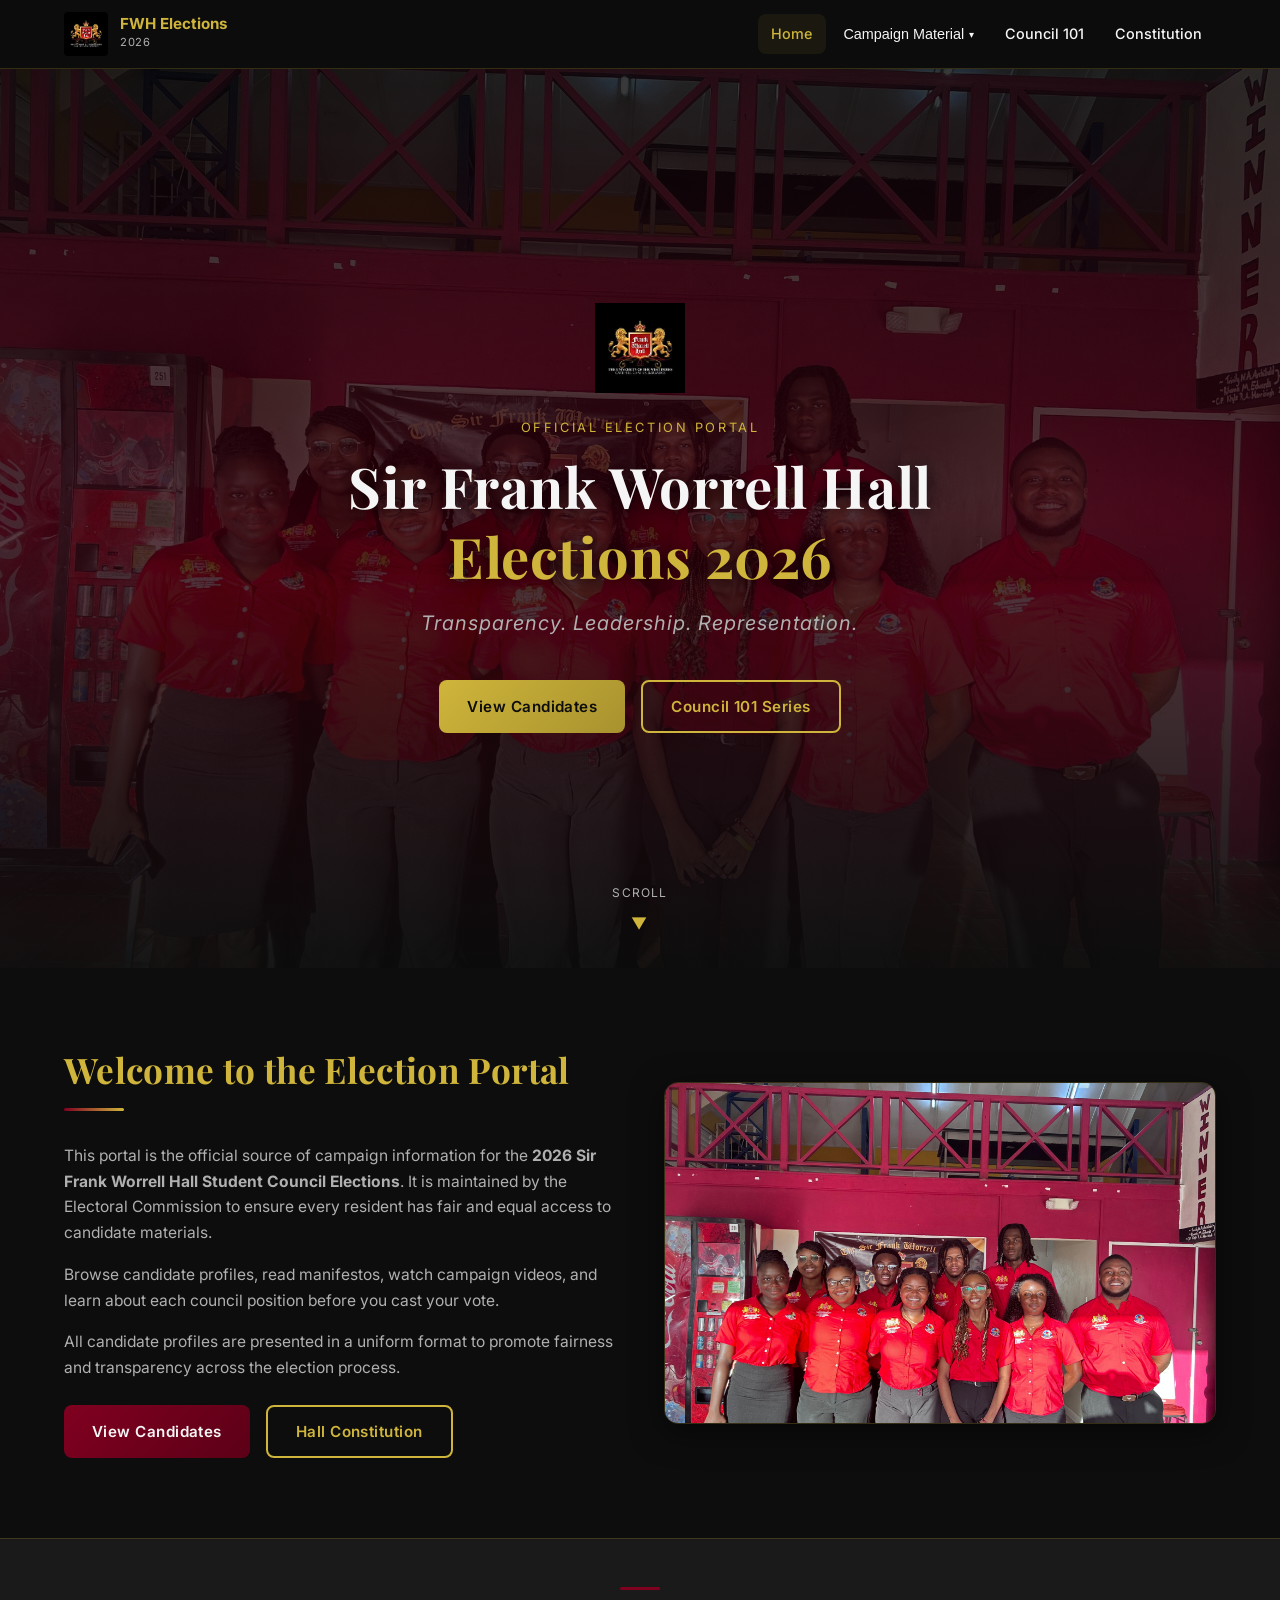
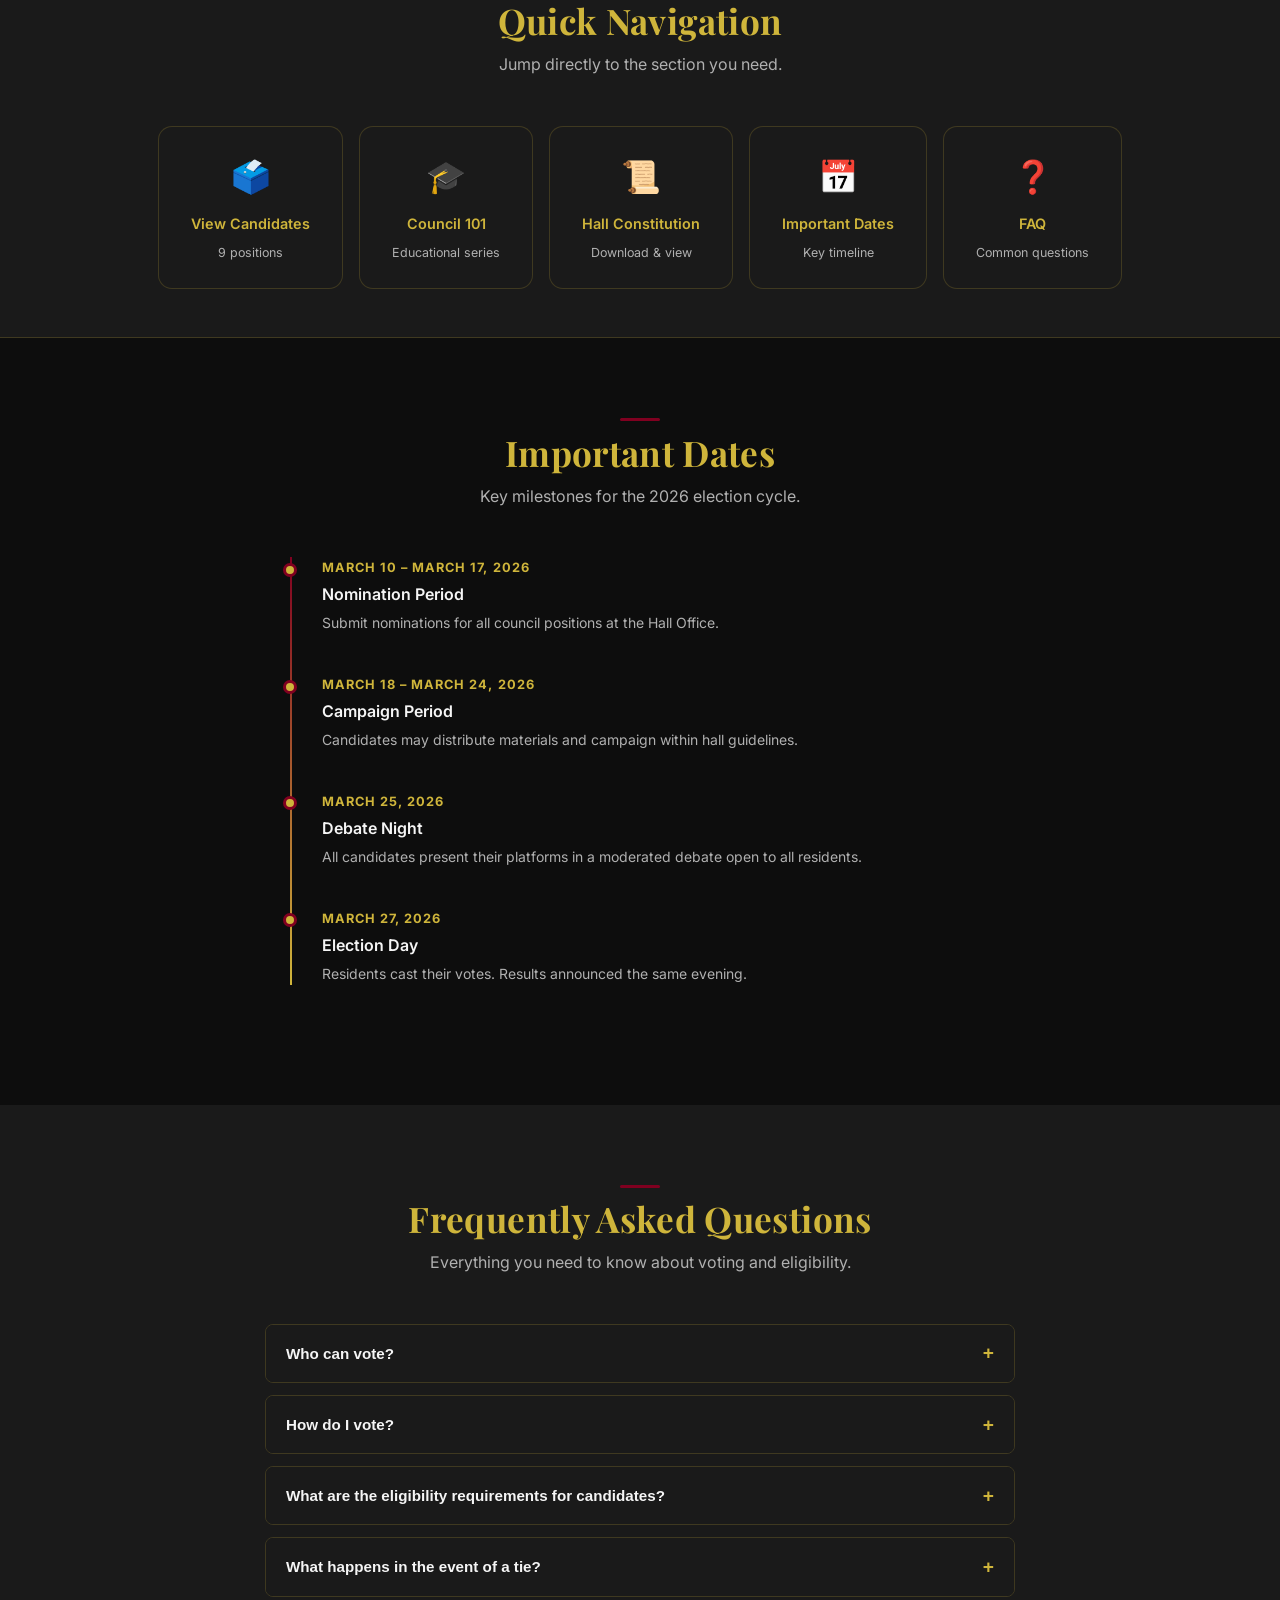
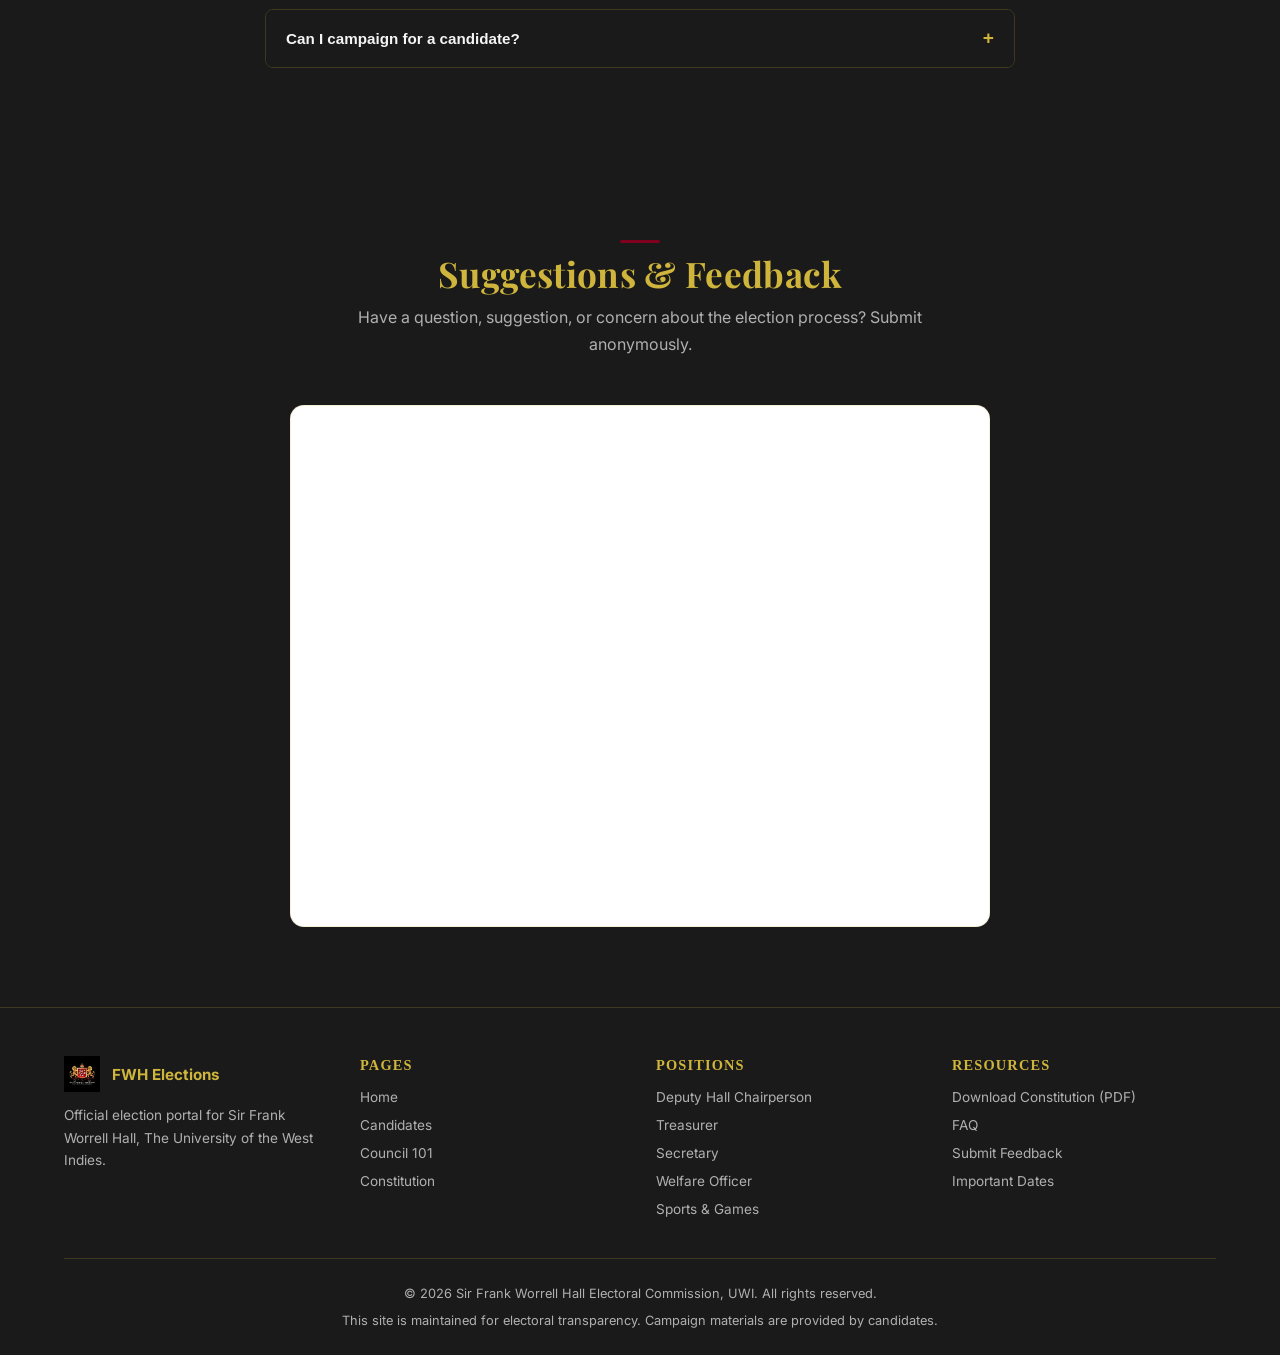
==== commit 95543643: "Update election timeframe to 2026" ====
--- a/index.html
+++ b/index.html
@@ -4,7 +4,7 @@
   <meta charset="UTF-8" />
   <meta name="viewport" content="width=device-width, initial-scale=1.0" />
   <meta name="description" content="Official election website for Sir Frank Worrell Hall, UWI. View candidates, manifestos, and important election information." />
-  <title>FWH Elections 2025–2026 | Sir Frank Worrell Hall</title>
+  <title>FWH Elections 2026 | Sir Frank Worrell Hall</title>
   <link rel="icon" type="image/jpeg" href="assets/images/fwhLogo.jpg" />
   <link rel="preconnect" href="https://fonts.googleapis.com" />
   <link rel="preconnect" href="https://fonts.gstatic.com" crossorigin />
@@ -50,7 +50,7 @@
         <img src="assets/images/fwhLogo.jpg" alt="Frank Worrell Hall Logo" />
         <div class="nav-logo-text">
           <span class="site-title">FWH Elections</span>
-          <span class="site-sub">2025 – 2026</span>
+          <span class="site-sub">2026</span>
         </div>
       </a>
 
@@ -94,7 +94,7 @@
     <div class="hero-content">
       <img src="assets/images/fwhLogo.jpg" alt="Sir Frank Worrell Hall Logo" class="hero-logo" />
       <p class="hero-eyebrow">Official Election Portal</p>
-      <h1>Sir Frank Worrell Hall<br /><span>Elections 2025–2026</span></h1>
+      <h1>Sir Frank Worrell Hall<br /><span>Elections 2026</span></h1>
       <p class="hero-tagline">Transparency. Leadership. Representation.</p>
       <div class="hero-cta">
         <a href="candidates.html" class="btn btn-gold">View Candidates</a>
@@ -112,7 +112,7 @@
         <div class="welcome-text">
           <h2 id="welcome-heading">Welcome to the Election Portal</h2>
           <div class="divider divider-left"></div>
-          <p>This portal is the official source of campaign information for the <strong>2025–2026 Sir Frank Worrell Hall Student Council Elections</strong>. It is maintained by the Electoral Commission to ensure every resident has fair and equal access to candidate materials.</p>
+          <p>This portal is the official source of campaign information for the <strong>2026 Sir Frank Worrell Hall Student Council Elections</strong>. It is maintained by the Electoral Commission to ensure every resident has fair and equal access to candidate materials.</p>
           <p>Browse candidate profiles, read manifestos, watch campaign videos, and learn about each council position before you cast your vote.</p>
           <p>All candidate profiles are presented in a uniform format to promote fairness and transparency across the election process.</p>
           <div style="display:flex;gap:1rem;flex-wrap:wrap;margin-top:1.5rem">
@@ -171,7 +171,7 @@
     <div class="container">
       <div class="section-header" data-reveal>
         <h2 id="dates-heading">Important Dates</h2>
-        <p>Key milestones for the 2025–2026 election cycle.</p>
+        <p>Key milestones for the 2026 election cycle.</p>
       </div>
       <div class="timeline" id="dates-timeline" data-reveal aria-label="Election timeline">
         <div class="loading-spinner" style="padding:2rem"><div class="spinner"></div></div>
@@ -263,7 +263,7 @@
         </div>
       </div>
       <div class="footer-bottom">
-        <p>© 2025–2026 Sir Frank Worrell Hall Electoral Commission, UWI. All rights reserved.</p>
+        <p>© 2026 Sir Frank Worrell Hall Electoral Commission, UWI. All rights reserved.</p>
         <p style="margin-top:0.35rem">This site is maintained for electoral transparency. Campaign materials are provided by candidates.</p>
       </div>
     </div>
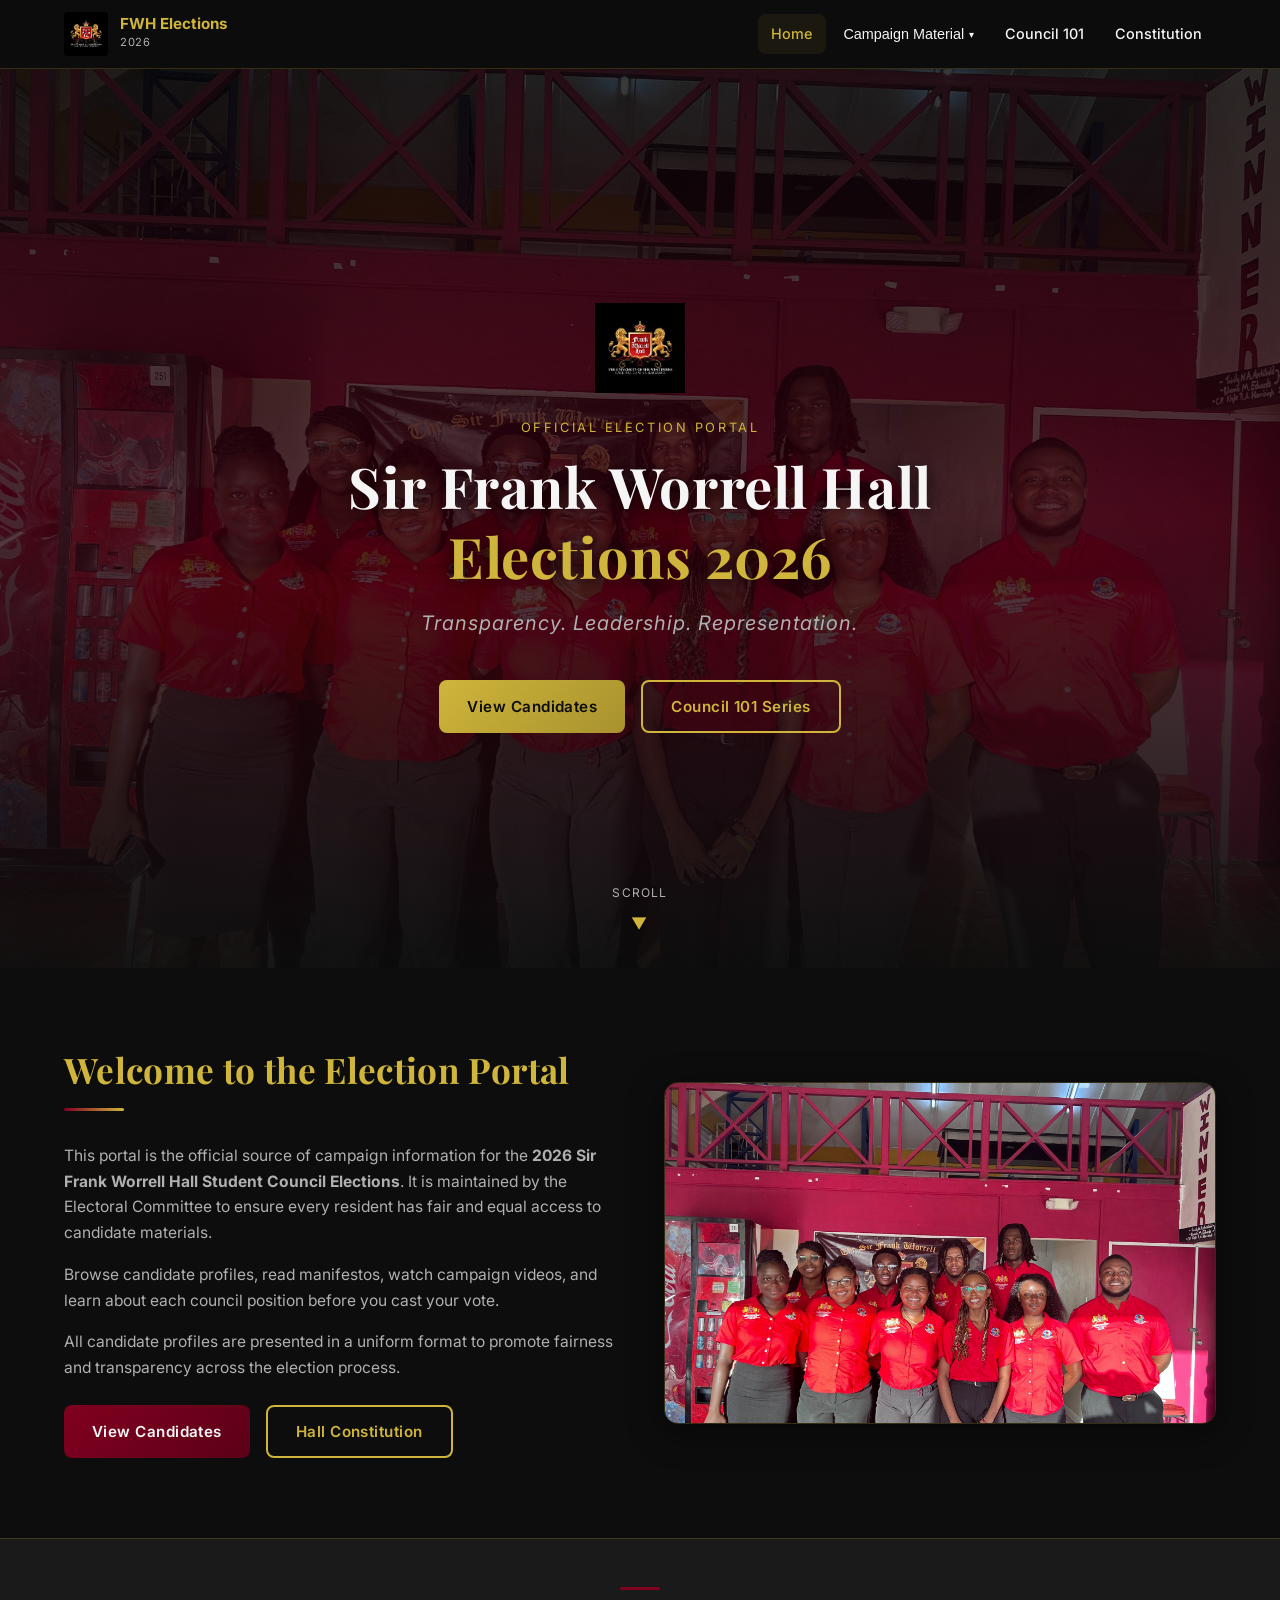
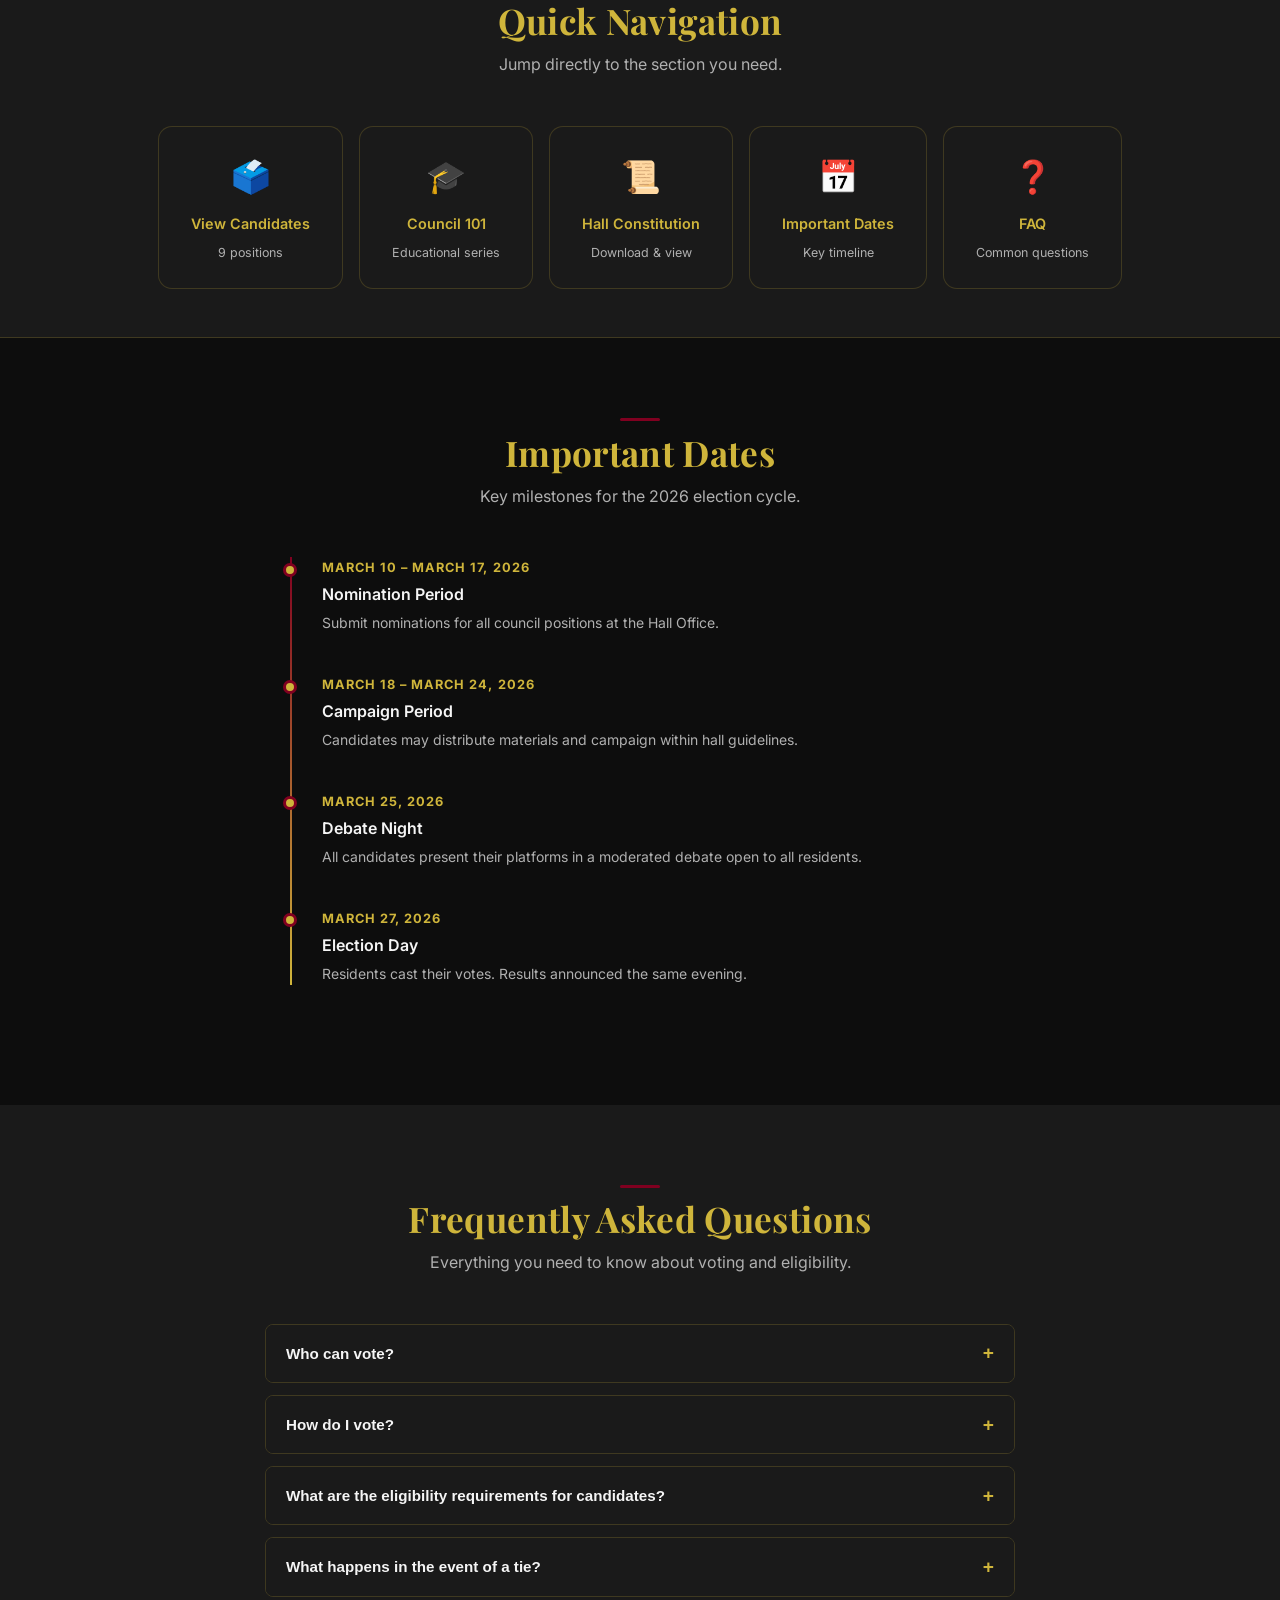
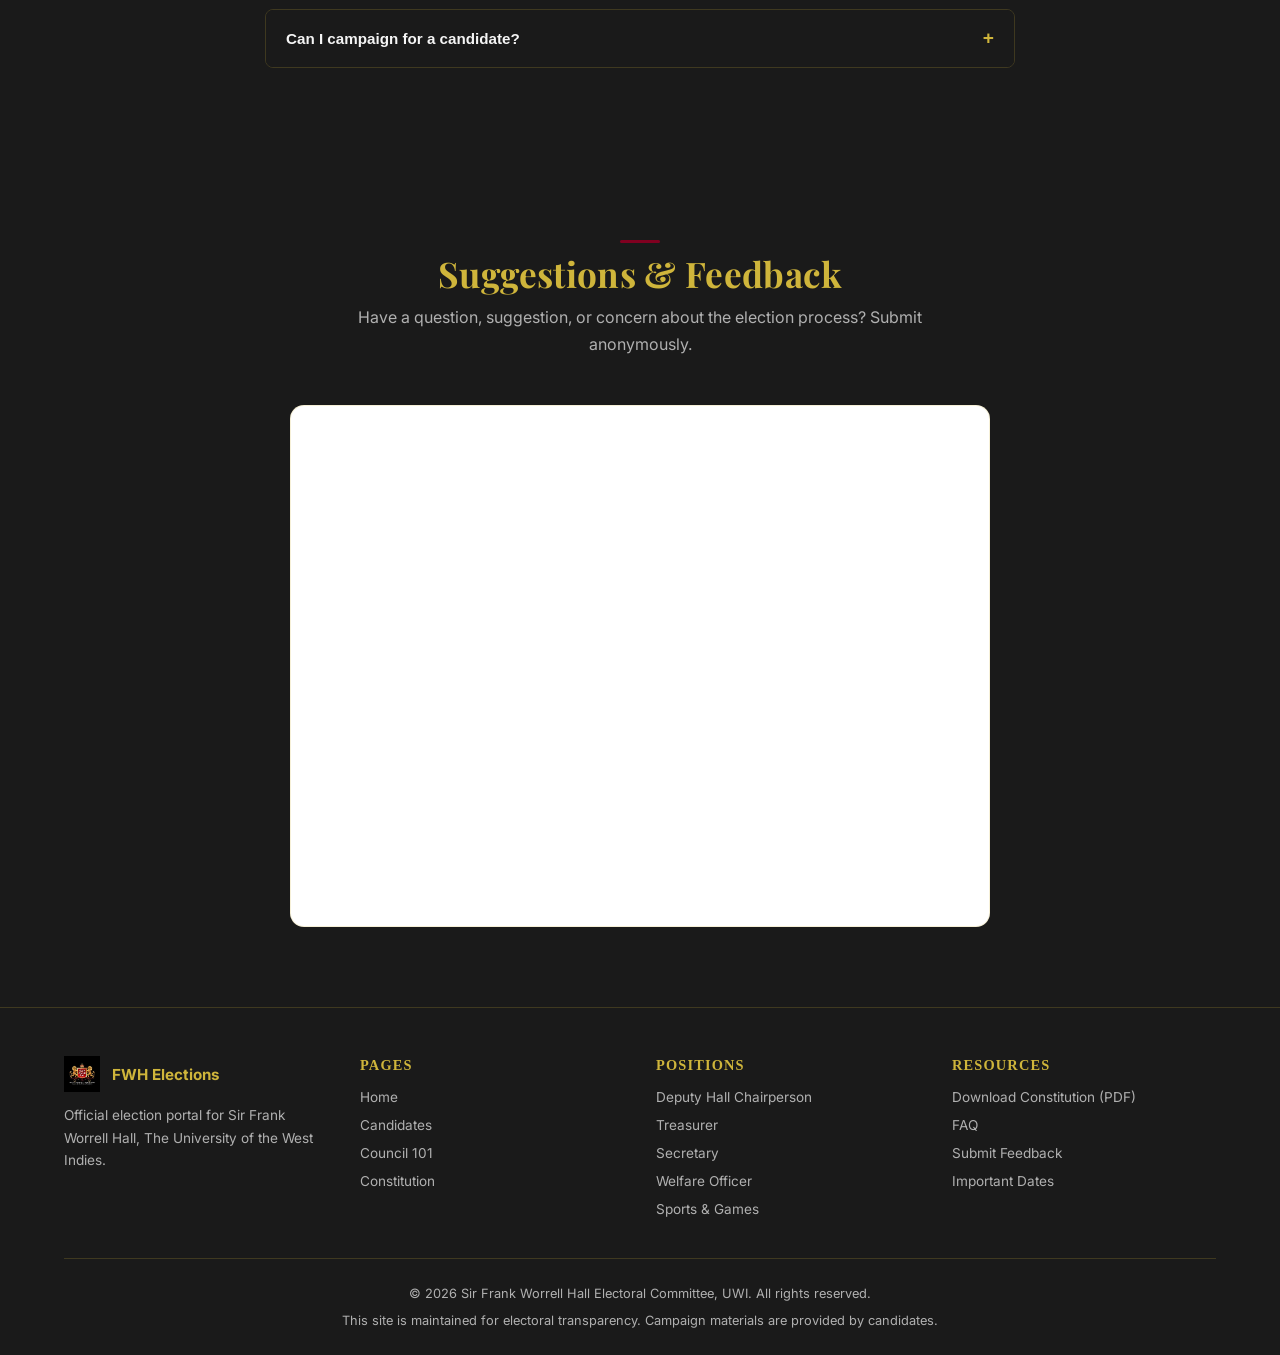
==== commit fd402721: "Change Electoral Commission to Electoral Committee" ====
--- a/index.html
+++ b/index.html
@@ -112,7 +112,7 @@
         <div class="welcome-text">
           <h2 id="welcome-heading">Welcome to the Election Portal</h2>
           <div class="divider divider-left"></div>
-          <p>This portal is the official source of campaign information for the <strong>2026 Sir Frank Worrell Hall Student Council Elections</strong>. It is maintained by the Electoral Commission to ensure every resident has fair and equal access to candidate materials.</p>
+          <p>This portal is the official source of campaign information for the <strong>2026 Sir Frank Worrell Hall Student Council Elections</strong>. It is maintained by the Electoral Committee to ensure every resident has fair and equal access to candidate materials.</p>
           <p>Browse candidate profiles, read manifestos, watch campaign videos, and learn about each council position before you cast your vote.</p>
           <p>All candidate profiles are presented in a uniform format to promote fairness and transparency across the election process.</p>
           <div style="display:flex;gap:1rem;flex-wrap:wrap;margin-top:1.5rem">
@@ -263,7 +263,7 @@
         </div>
       </div>
       <div class="footer-bottom">
-        <p>© 2026 Sir Frank Worrell Hall Electoral Commission, UWI. All rights reserved.</p>
+        <p>© 2026 Sir Frank Worrell Hall Electoral Committee, UWI. All rights reserved.</p>
         <p style="margin-top:0.35rem">This site is maintained for electoral transparency. Campaign materials are provided by candidates.</p>
       </div>
     </div>
